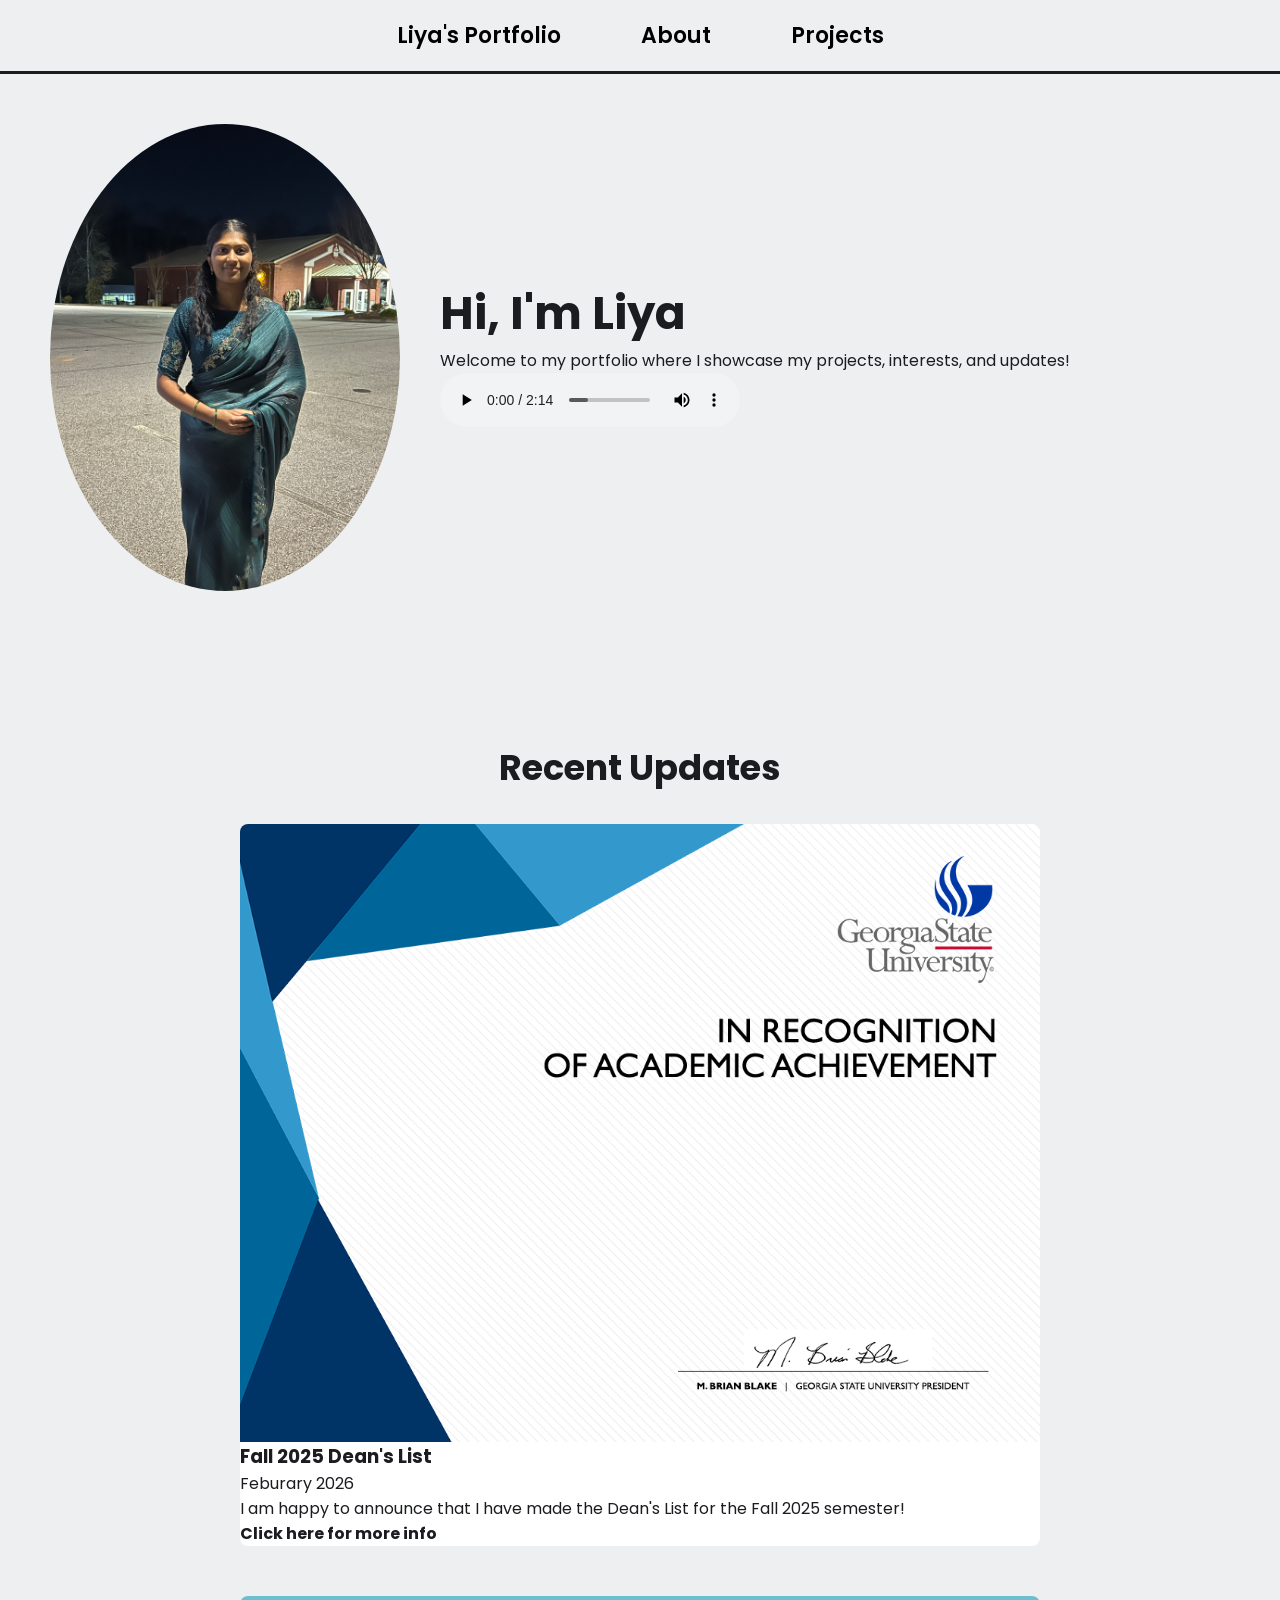
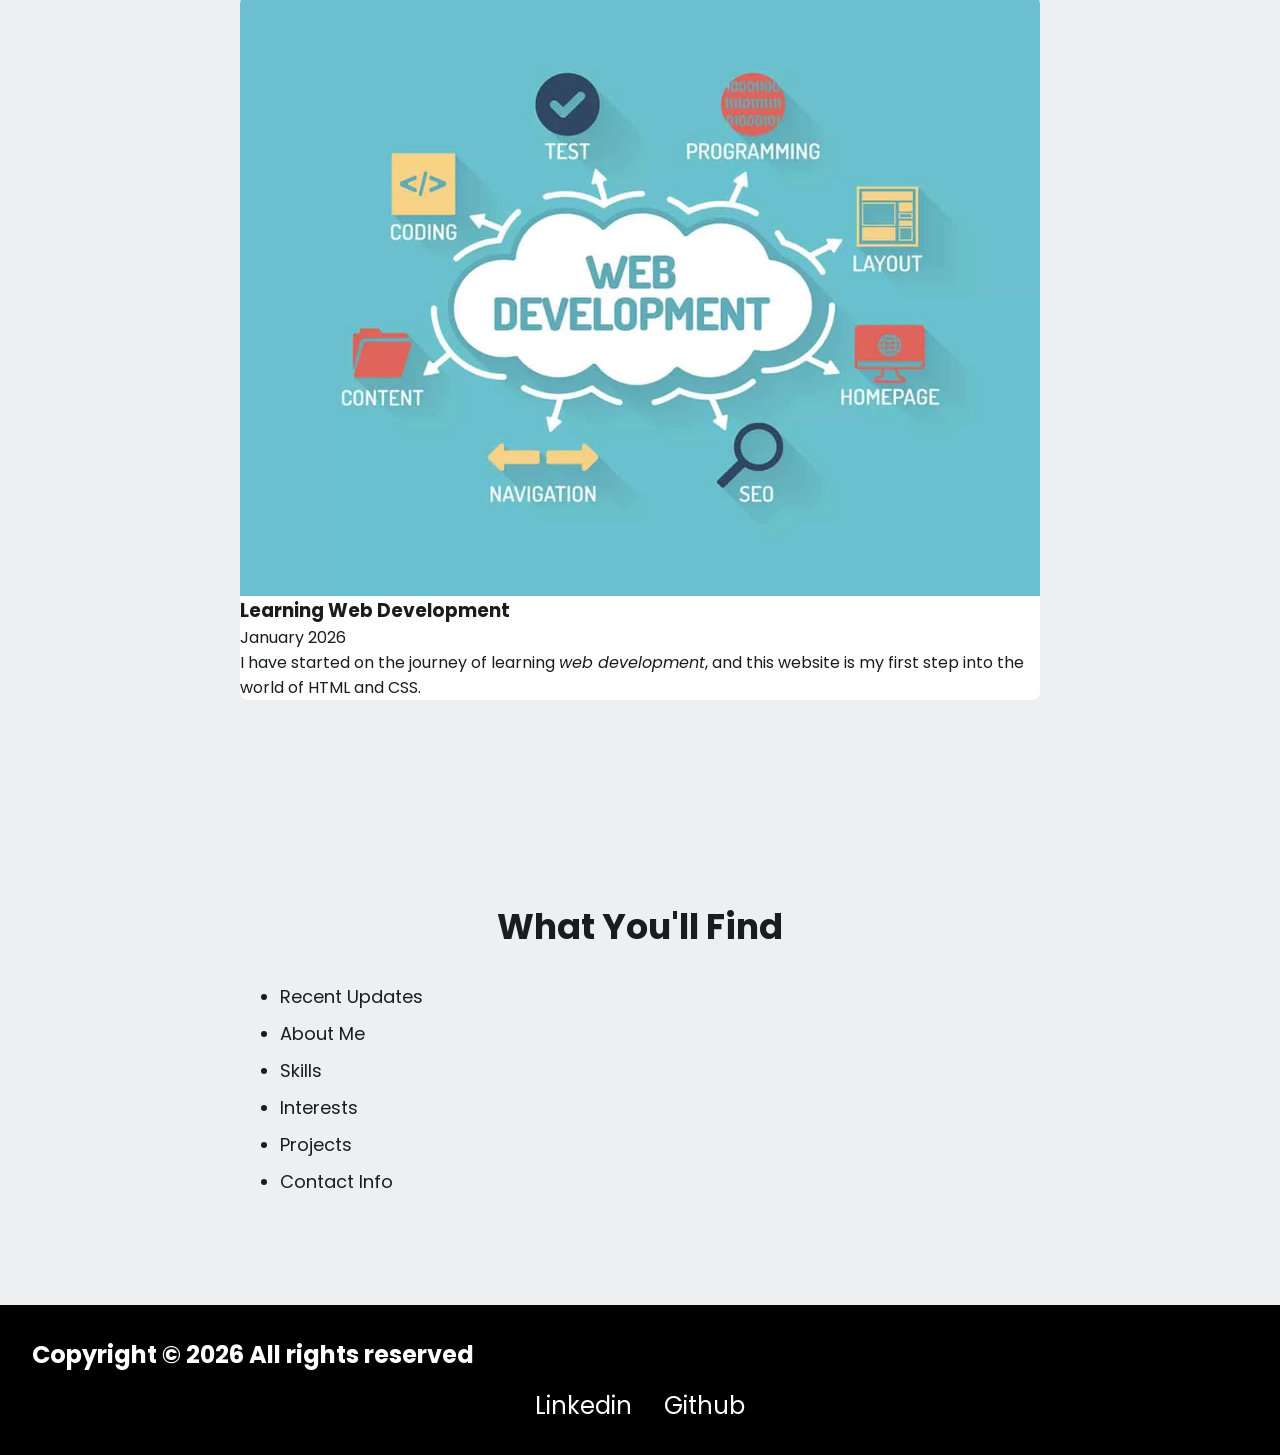
==== index.html @ ebb95afd "Inital Commit" ====
<!DOCTYPE html>
<html lang="en">
<head>
  <meta charset="UTF-8">
  <meta name="viewport" content="width=device-width, initial-scale=1.0">

  <link rel="preconnect" href="https://fonts.googleapis.com">
  <link rel="preconnect" href="https://fonts.gstatic.com" crossorigin>
  <link href="https://fonts.googleapis.com/css2?family=Poppins:wght@400;600&display=swap" rel="stylesheet">

  <link rel="stylesheet" href="styles.css">

  <title>Liya's Personal Portfolio</title>
</head>
<body>
  <!--Header-->
  <header>
    <nav>
      <div class="header-content">
        <a href="index.html">Liya's Portfolio</a>

        <a href="about.html">
          <span>About</span>
        </a>
        <a href="projects.html">
          <span>Projects</span>
        </a>
      </div>
    </nav>
  </header>

  <main>
    <!--Hero-->
    <section class="hero-section">
      <div class="profile">
        <img src="images/headshot.JPG" alt="profile-pic">
      </div>
      <div class="text">
        <h2>Hi, I'm Liya</h2>
        <p>Welcome to my portfolio where I showcase my projects, interests, and updates!</p>
        <audio controls src="jazz-lounge-elevator-music-322314.mp3" type= "audio/mpeg"></audio>
      </div>
    </section>

    <!--Recent Updates-->
    <section class="recent-updates">
      <h2>Recent Updates</h2>
      <article class="update-card">
        <img src="images/Dean's_List.png" alt="Dean's List Certificate">
        <h3>Fall 2025 Dean's List</h3>
        <time datetime="2026-02">Feburary 2026</time>
        <p>I am happy to announce that I have made the Dean's List for the Fall 2025 semester!</p>
        <a href="https://gsu.meritpages.com/stories/Liya-Sojan-Named-to-the-Fall-2025-Dean-s-List-at-Georgia-State-University/179172816" target="_blank" rel="noopener noreferrer"><strong>Click here for more info</strong></a>
      </article>
      
      <article class="update-card">
        <img src="images/web-development.webp" alt="Web Development Picture">
        <h3>Learning Web Development</h3>
        <time datetime="2026-02">January 2026</time>
        <p>I have started on the journey of learning <em>web development</em>, and this website is my first step into the world of HTML and CSS.</p>
      </article>
    </section>

    <!--Bullet Point List-->
    <section class="bulleted-list">
      <h2>What You'll Find</h2>
      <ul>
        <li>Recent Updates</li>
        <li>About Me</li>
        <li>Skills</li>
        <li>Interests</li>
        <li>Projects</li>
        <li>Contact Info</li>
      </ul>
    </section>
  </main>

    <!--Footer-->
    <footer class="footer">
      <div class="footer-text">
        <h2>
          Copyright &copy; 2026 All rights reserved 
        </h2>
        <div class="contact-links">
          <div class="menu">
            <ul class="menu-list">
              <li class="list-items">
                <a class="link" rel="noopener noreferrer" href="https://www.linkedin.com/in/liya-sojan-61b218252/" target="_blank">Linkedin</a>
              </li>
              <li class="list-items">
                <a class="link" rel="noopener noreferrer" href="https://github.com/liyaso" target="_blank">Github</a>
              </li>
            </ul>
          </div>
        </div>
      </div>
    </footer>
  </body>
</html>
---- styles.css ----
:root{
  --text-color: #1a1c20;
  --link-color: #4a76ee;
  --background-color: #eeeff1;
}

*{
  margin: 0;
  padding: 0;
  box-sizing: border-box;
  list-style: none;
}

html{
  scroll-behavior: smooth;
}

body{
  font-family: "Poppins", sans-serif;
  color: var(--text-color);
  background-color: var(--background-color);
  max-width: 1400px;
  margin: 0 auto;
}

a{
  color: var(--link-color);
  text-decoration: none;
}

/* Navbar for all pages */
header{
  display: flex;
  flex-direction: row;
  justify-content: flex-start;
  border-bottom: solid;
  padding: 8px 16px;
  text-decoration: none;
}

nav{
  display: flex;
  justify-content: center;
  align-items: center;
  flex-direction: row;
  flex: 1;
  height: 55px;
  font-size: 22px;
  font-weight: 600;
  color: var(--text-color);
}

nav a{
  padding: 0 35px;
  text-decoration: none;
  color: black;
  border-bottom: 2px solid transparent;
}

nav a:hover{
  border-bottom: 2px solid black;
  transition: border-bottom 0.4s ease-in;
}

nav .header-content a span{
  margin-left: 5px;
}

/* Footer for all pages */
.footer{
  background-color: black;
  color: white;
  padding: 32px;
}

.list-items{
  display: flex;
  align-items: center;
  justify-content: center;
  margin: 16px 16px 0 16px;
}

.link{
  font-size: 24px;
  color: white;
  text-decoration: none;
  cursor: pointer;
}

.contact-links{
  display: flex;
  align-items: center;
  justify-content: center;
}

.menu{
  padding: 0 80px;
}

.menu .menu-list{
  display: flex;
}

/* Home page (Liya's Portfolio) */
/* Hero */
.hero-section{
  display: flex;
  justify-content: space-between;
  align-items: center;
  padding: 0 50px;
  margin: 50px 0;
  margin-bottom: 100px;
  gap: 40px;
} 

.hero-section .text{
  flex: 5;
}

.hero-section .text h2{
  font-size: 45px;
}

.hero-section .profile{
  flex: 2;
  display: flex;
  justify-content: left;
}

.hero-section .profile img{
  width: 350px;           /* MAKE IT A CIRCLE*/
  border-radius: 50%;
}

/* Recent Updates */
.recent-updates{
  padding: 50px;
  margin-bottom: 50px;
  max-width: 900px;
  margin-left: auto;
  margin-right: auto;
}

.recent-updates h2{
  font-size: 35px;
  margin-bottom: 30px;
  text-align: center;
}

.update-card{
  background-color: white;
  border-radius: 8px;
  margin-bottom: 50px;
  overflow: hidden;
}

.update-card img{
  width: 100%;
  object-fit: cover;
  display: block;
}

.update-card iframe{
  width: 100%;
  object-fit: cover;
  display: block;
}

.update-card a{
  text-decoration: none;
  color: var(--text-color);
  cursor: pointer;
}

/* Bullet Point List */
.bulleted-list{
  padding: 50px;
  margin-bottom: 50px;
  max-width: 900px;
  margin-left: auto;
  margin-right: auto;
}

.bulleted-list h2{
  font-size: 35px;
  margin-bottom: 30px;
  text-align: center;
}

.bulleted-list ul{
  padding-left: 40px;
}

.bulleted-list li{
  margin-bottom: 10px;
  font-size: 18px;
  list-style: disc;
}

.bulleted-list a{
  color: var(--text-color);
}

/* About Page (About) */

/* Page Navigation */
.page-navigation{
  position: fixed;
  top: 120px;
  right: 30px;
}

/* About Me */
.about-me{
  padding: 50px 50px;
  margin-bottom: 75px;
}

.about-me h2{
  font-size: 35px;
  margin-bottom: 30px;
}
.about-me p{
  padding-left: 20px;
}

/* Skills-Goals */
.column{
  float: left;
  width: 50%;
  padding: 10px;
}

.row::after{
  content: "";
  display: table;
  clear: both;
}

.skills-goals{
  padding: 50px 50px;
  margin-bottom: 75px;
}

.skills-goals h2{
  font-size: 35px;
  margin-bottom: 30px;
}

.skills-goals ul,
.skills-goals ol{
  padding-left: 40px;
  margin-left: 20px;
}

.skills-goals li{
  margin-bottom: 12px;
  font-size: 16px;
  list-style: disc;
  display: list-item;
}

.skills-goals ol li{
  list-style: decimal;
}

/* HTML Table */
.interests{
  padding: 50px 50px;
  margin-bottom: 75px;
}

.interests h2{
  font-size: 35px;
  margin-bottom: 30px;
  text-align: center;
}

table{
  width: 100%;
  border-collapse: collapse;
  background-color: white;
  overflow: hidden;
  box-shadow: 0 2px 8px rgba(0, 0, 0, 0.1);
}

thead{
  background-color: white;
}

th{
  text-align: left;
  font-weight: 600;
  font-size: 18px;
  border-left: black;
}

th, td{
  padding: 15px;
  border: 1px solid;
}

table td img{
  width: 40px;
  height: 40px;
  object-fit: contain;
  margin-right: 10px;
  vertical-align: middle;
}

table td a{
  cursor: pointer;
  text-decoration: none;
  color: var(--link-color);
  align-items: right;
}

.instagram-link{
  cursor: pointer;
}

/* Quote */
.quote{
  padding: 50px 50px;
  margin-bottom: 75px;
}

blockquote{
  background-color: white;
  border-left: 5px solid darkgreen;
  padding: 30px 40px;
  margin: 0;
  border-radius: 8px;
  box-shadow: 0 2px 8px rgba(0, 0, 0, 0.1);
}

blockquote p{
  font-size: 24px;
  color: var(--text-color);
  margin-bottom: 15px;
  line-height: 1.6;
}

blockquote cite{
  font-size: 18px;
  color: black;
  display: block;
  text-align: right;
}

/* Projects Page (About) */
.projects{
  padding: 50px 50px;
  margin-bottom: 75px;
}

.projects h2{
  font-size: 35px;
  margin-bottom: 30px;
  text-align: center;
}

.projects-grid{
  display: grid;
  grid-template-columns: repeat(auto-fit,minmax(300px,1fr));
  gap: 32px;
}

.project-card{
  padding: 3rem 2rem;
  display: flex;
  flex-direction: column;
  align-items: center;
  justify-content: center;
  text-align: center;
  gap: 1.5rem;
  border: 2px solid black;
  border-radius: 3rem;
  transition: 0.3s ease-in-out;
}

.project-card img{
  width: 400px;
  border-radius: 16px;
}

.project-card h3{
  font-size: 2rem;
  font-weight: 600;
}

.btn-group{
  display: flex;
  gap: 1rem;
}

.btn{
  border-radius: 3rem;
  padding: 0.5rem 1.5rem;
  border: 2px solid black;
  cursor: pointer;
  text-wrap: nowrap;
  transition: 0.2 ease-in-out;
}

.btn a{
  text-decoration: none;
  color: var(--text-color);
}

/* Contact */
.contact-section{
  padding: 0 50px;
  margin-bottom: 100px;
}

.contact-section h2{
  text-align: center;
  font-size: 35px;
  margin-bottom: 20px;
}

.contact-section .group{
  display: flex;
  justify-content: center;
  flex-wrap: wrap;
  gap: 50px;
}

.contact-section .group .text{
  flex: 3;
  margin-top: 20px;
}

.contact-buttons{
  display: flex;
  flex-direction: column;
  gap: 16px;
  margin-top: 1.5rem;
  width: 100%;
}

.contact-btn{
  display: flex;
  align-items: center;
  justify-content: center;
  gap: 0.5rem;
  padding: 1rem 2rem;
  border-radius: 0.5rem;
  font-size: 1rem;
  font-weight: 500;
  transition: 0.3s ease-in-out;
  text-decoration: none;
  width: 100%
}

.contact-btn i{
  font-size: 1.2rem;
  font-weight: 500;
}

.github-btn{
  background-color: #333;
  color: white;
  border: 2px solid #333;
}

.linkedin-btn{
  background-color: #0077b5;
  color: white;
  border: 2px solid #0077b5;
}

.email-btn{
  background-color: var(--link-color);
  color: white;
  border: 2px solid var(--link-color);
}

@media (max-width: 850px){
  /* Hero-Section */
  .hero-section .text h2{
    font-size: 35px;
  }
}

@media (max-width: 740px){
  .hero-section{
    flex-direction: column;
  }

  .hero-section .profile img{
    width: 300px;
  }
}

@media (max-width: 600px){
  /* Navbar */
  nav{
    padding: 0 20px;
  }
  /* MAKE IT RESPONSIVE */  

  /* Hero-Section */
  .hero-section{
    padding: 0 20px;
  }

  .hero-section .text h2{
    font-size: 30px;
  }
}
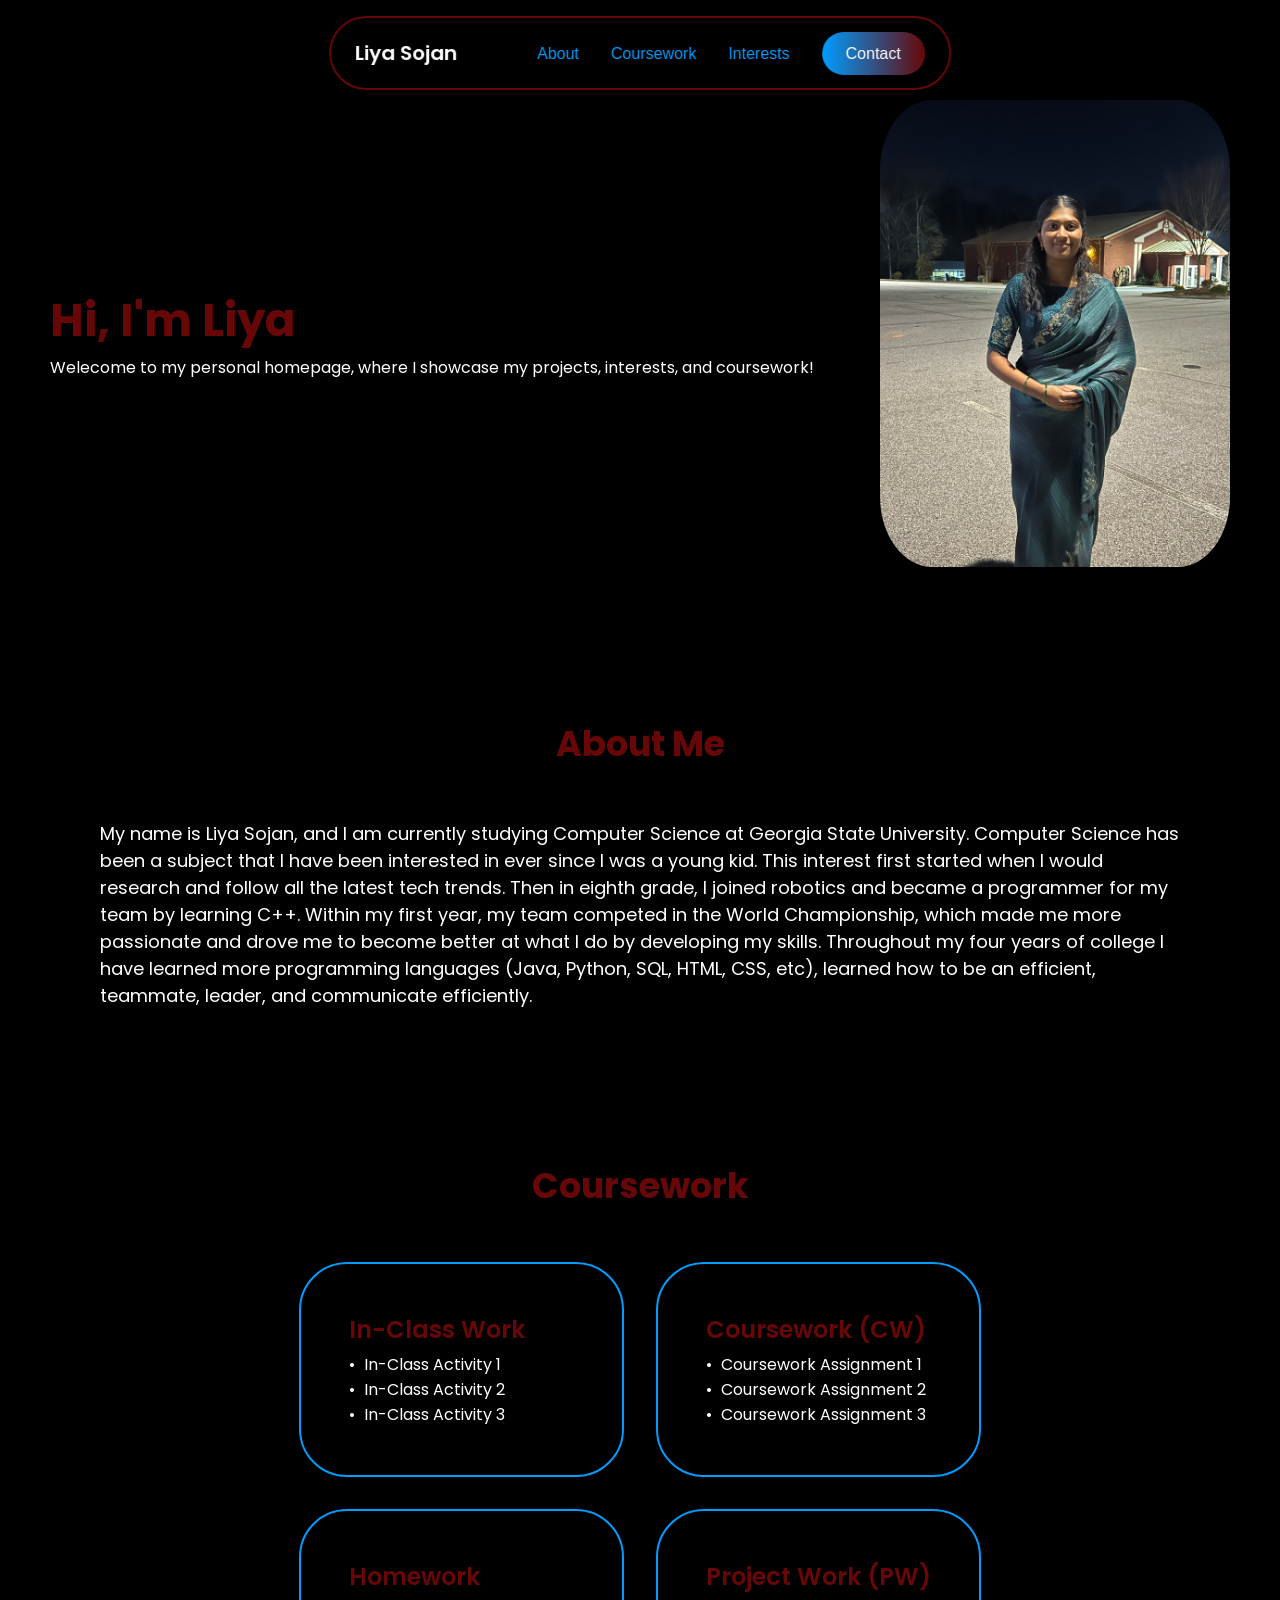
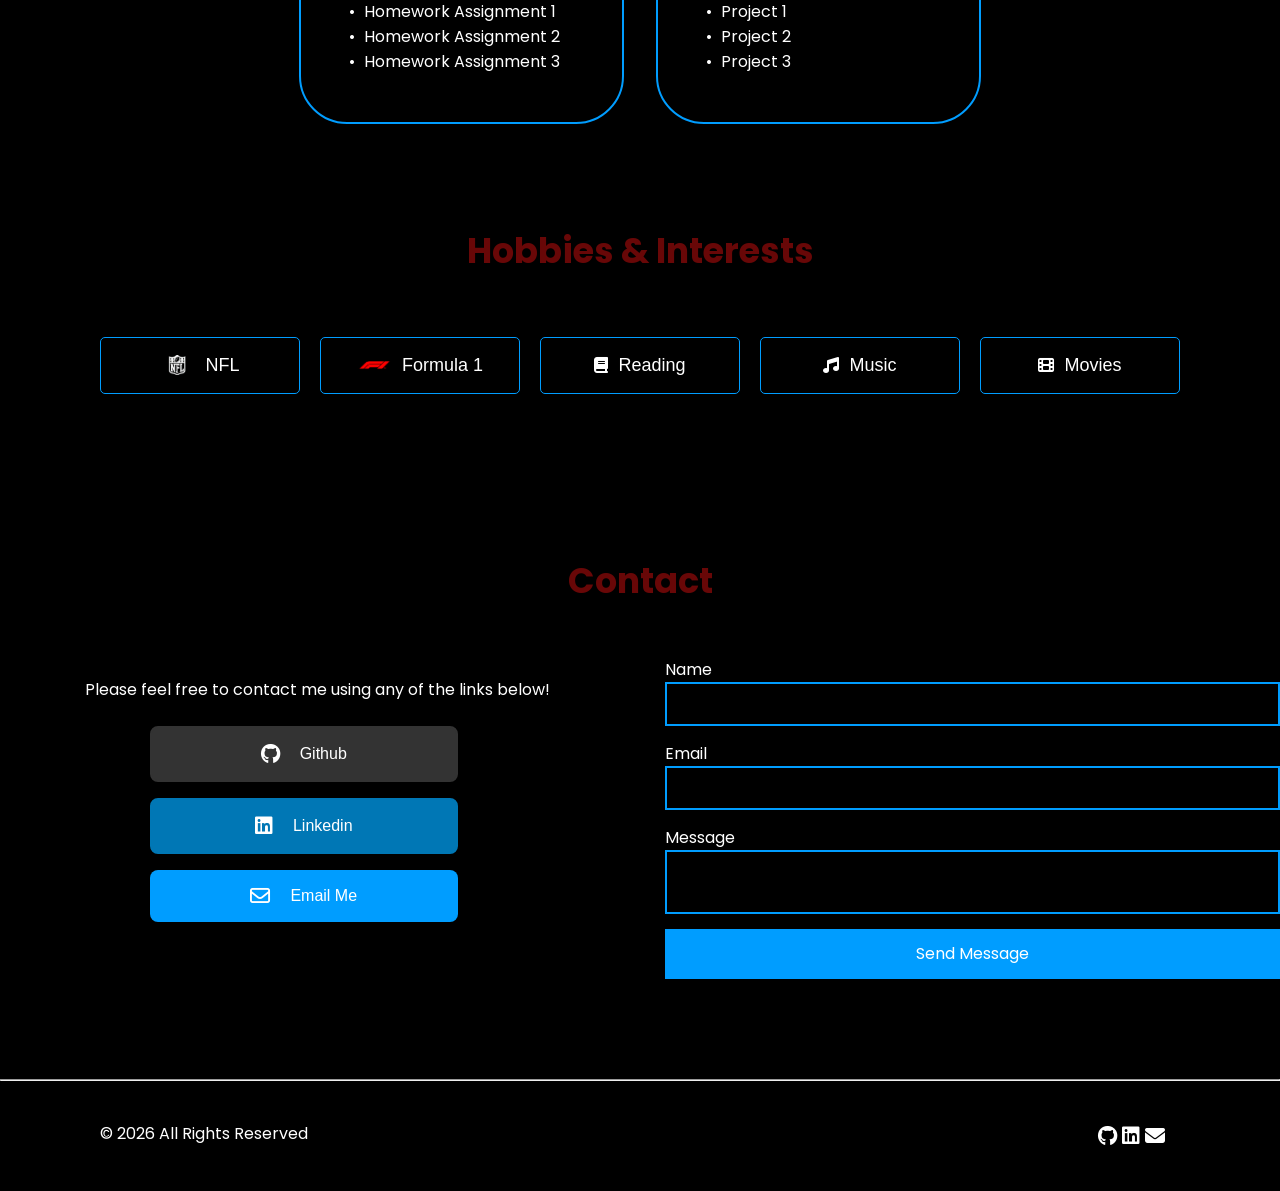
==== commit 94bf2a23: "New design" ====
--- a/index.html
+++ b/index.html
@@ -2,98 +2,234 @@
 <html lang="en">
 <head>
   <meta charset="UTF-8">
+  <meta http-equiv="X-UA-Compatible" content="IE=edge">
   <meta name="viewport" content="width=device-width, initial-scale=1.0">
 
   <link rel="preconnect" href="https://fonts.googleapis.com">
   <link rel="preconnect" href="https://fonts.gstatic.com" crossorigin>
   <link href="https://fonts.googleapis.com/css2?family=Poppins:wght@400;600&display=swap" rel="stylesheet">
+  
+  <link rel="stylesheet" href="https://cdnjs.cloudflare.com/ajax/libs/font-awesome/6.5.1/css/all.min.css" crossorigin="anonymous" referrerpolicy="no-referrer">  
+  
+  <title>Liya's Portfolio</title>
 
   <link rel="stylesheet" href="styles.css">
-
-  <title>Liya's Personal Portfolio</title>
 </head>
 <body>
-  <!--Header-->
-  <header>
-    <nav>
-      <div class="header-content">
-        <a href="index.html">Liya's Portfolio</a>
-
-        <a href="about.html">
-          <span>About</span>
-        </a>
-        <a href="projects.html">
-          <span>Projects</span>
-        </a>
-      </div>
-    </nav>
+  <header class="header">
+    <input type="checkbox" id="menu-toggle">
+    <a href="index.html" class="logo"><span>Liya Sojan</span></a>
+    <ul class="nav-links">
+      <li>
+        <a href="#about">About</a>
+      </li>
+      
+      <li>
+        <a href="#coursework">Coursework</a>
+      </li>
+      
+      <li>
+        <a href="#interests">Interests</a>
+      </li>
+
+      <li class="contact-link">
+        <a class="visit-btn" href="#contact">Contact</a>
+      </li>
+    </ul>
+
+    <label for="menu-toggle" class="menu-icon">
+      <i class="fa-solid fa-bars" id="menu-icon"></i>
+    </label>
+
   </header>
 
   <main>
-    <!--Hero-->
+    <!--Hero Section-->
     <section class="hero-section">
-      <div class="profile">
-        <img src="images/headshot.JPG" alt="profile-pic">
-      </div>
       <div class="text">
         <h2>Hi, I'm Liya</h2>
-        <p>Welcome to my portfolio where I showcase my projects, interests, and updates!</p>
-        <audio controls src="jazz-lounge-elevator-music-322314.mp3" type= "audio/mpeg"></audio>
-      </div>
-    </section>
-
-    <!--Recent Updates-->
-    <section class="recent-updates">
-      <h2>Recent Updates</h2>
-      <article class="update-card">
-        <img src="images/Dean's_List.png" alt="Dean's List Certificate">
-        <h3>Fall 2025 Dean's List</h3>
-        <time datetime="2026-02">Feburary 2026</time>
-        <p>I am happy to announce that I have made the Dean's List for the Fall 2025 semester!</p>
-        <a href="https://gsu.meritpages.com/stories/Liya-Sojan-Named-to-the-Fall-2025-Dean-s-List-at-Georgia-State-University/179172816" target="_blank" rel="noopener noreferrer"><strong>Click here for more info</strong></a>
-      </article>
+        <p>Welecome to my personal homepage, where I showcase my projects, interests, and coursework!</p>
+      </div>
+
+      <div class="headshot">
+        <img src="images/headshot.JPG" alt="Liya">
+      </div>
+    </section>
+    
+    <!--About Me-->
+    <section id="about" class="about-section">
+      <h2>About Me</h2>
+        <div class="text">
+          My name is Liya Sojan, and I am currently studying Computer Science at Georgia State University. Computer Science has been a subject that 
+          I have been interested in ever since I was a young kid. This interest first started when I would research and follow all the latest tech 
+          trends. Then in eighth grade, I joined robotics and became a programmer for my team by learning C++. Within my first year, my team competed 
+          in the World Championship, which made me more passionate and drove me to become better at what I do by developing my skills. Throughout my 
+          four years of college I have learned more programming languages (Java, Python, SQL, HTML, CSS, etc), learned how to be an efficient, 
+          teammate, leader, and communicate efficiently.
+        </div>
+    </section>
+    
+    <!--Coursework-->
+    <section id="coursework" class="coursework-section"> 
+      <h2>Coursework</h2>
       
-      <article class="update-card">
-        <img src="images/web-development.webp" alt="Web Development Picture">
-        <h3>Learning Web Development</h3>
-        <time datetime="2026-02">January 2026</time>
-        <p>I have started on the journey of learning <em>web development</em>, and this website is my first step into the world of HTML and CSS.</p>
-      </article>
-    </section>
-
-    <!--Bullet Point List-->
-    <section class="bulleted-list">
-      <h2>What You'll Find</h2>
-      <ul>
-        <li>Recent Updates</li>
-        <li>About Me</li>
-        <li>Skills</li>
-        <li>Interests</li>
-        <li>Projects</li>
-        <li>Contact Info</li>
-      </ul>
-    </section>
+      <div class="coursework-info">
+        <div class="grid">
+
+          <div class="grid-card">
+            <span>In-Class Work</span>
+            <ul>
+              <li>
+                <a href="https://codd.cs.gsu.edu/~lsojan1/WP/IC/1/stylish-song-project/index.html" target="_blank">In-Class Activity 1</a>
+              </li>
+              <li>
+                <a href="index.html" target="_blank">In-Class Activity 2</a>
+              </li>
+              <li>
+                <a href="https://codd.cs.gsu.edu/~lsojan1/WP/IC/IC3/index.html" target="_blank">In-Class Activity 3</a>
+              </li>
+            </ul>
+          </div>
+
+          <div class="grid-card">
+            <span>Coursework (CW)</span>
+            <ul>
+              <li>
+                <a href="index.html" target="_blank">Coursework Assignment 1</a>
+              </li>
+              <li>
+                <a href="https://codd.cs.gsu.edu/~lsojan1/WP/CW/2/index.html" target="_blank">Coursework Assignment 2</a>
+              </li>
+              <li>
+                <a href="https://codd.cs.gsu.edu/~lsojan1/WP/CW/3/index.html" target="_blank">Coursework Assignment 3</a>
+              </li>
+            </ul>
+          </div>
+
+          <div class="grid-card">
+            <span>Homework</span>
+            <ul>
+              <li>
+                <a href="https://codd.cs.gsu.edu/~lsojan1/WP/HW/1/index.html" target="_blank">Homework Assignment 1</a>
+              </li>
+              <li>
+                <a href="https://codd.cs.gsu.edu/~lsojan1/WP/HW/2/joker.html" target="_blank">Homework Assignment 2</a>
+              </li>
+              <li>
+                <a href="index.html" target="_blank">Homework Assignment 3</a>
+              </li>
+            </ul>
+          </div>
+          
+          <div class="grid-card">
+            <span>Project Work (PW)</span>
+            <ul>
+              <li>
+                <a href="index.html" target="_blank">Project 1</a>
+              </li>
+              <li>
+                <a href="index.html" target="_blank">Project 2</a>
+              </li>
+              <li>
+                <a href="index.html" target="_blank">Project 3</a>
+              </li>
+            </ul>
+          </div>
+        </div>
+      </div>
+    </section>
+
+    <!--Hobbies & Interest-->
+    <section id="interests" class="interests-section">
+      <h2>Hobbies & Interests</h2>
+
+      <div class="cells">
+        <div class="cell">
+          <img src="images/nfl-logo.png" alt="nfl logo">
+          <span>NFL</span>
+        </div>
+        
+        <div class="cell">
+          <img src="images/F1-logo.webp" alt="css logo">
+          <span>Formula 1</span>
+        </div>
+        
+        <div class="cell">
+          <i class="fa-solid fa-book"></i>
+          <span>Reading</span>
+        </div>
+        
+        <div class="cell">
+          <i class="fa-solid fa-music"></i>
+          <span>Music</span>
+        </div>
+        
+        <div class="cell">
+          <i class="fa-solid fa-film"></i>
+          <span>Movies</span>
+        </div>
+      </div>
+    </section>
+
+    
+    <!--Contact-->
+    <section id="contact" class="contact-section">
+      <h2>Contact</h2>
+
+      <div class="group">
+        <div class="text">
+          <p>Please feel free to contact me using any of the links below!</p>
+
+          <div class="contact-buttons">
+            <a href="https://github.com/liyaso" target="_blank" class="contact-btn github-btn">
+              <i class="fa-brands fa-github"></i>Github
+            </a>
+            
+            <a href="https://www.linkedin.com/in/liya-sojan-61b218252/" target="_blank" class="contact-btn linkedin-btn">
+              <i class="fa-brands fa-linkedin"></i> Linkedin
+            </a>
+            
+            <a href="mailto:liyasojan642@gmail.com" target="_blank" class="contact-btn email-btn">
+              <i class="fa-solid fa-envelope"></i> Email Me
+            </a>
+          </div>
+        </div>
+        
+        <form>
+          <label for="name">Name</label>       
+          <input type="text" id="name"> 
+          
+          <label for="email">Email</label>       
+          <input type="text" id="email"> 
+          
+          <label for="message">Message</label>     
+          <textarea id="message"></textarea>  
+          
+          <button type="submit">Send Message</button>
+        </form>
+      </div>
+      </section>
   </main>
 
-    <!--Footer-->
-    <footer class="footer">
-      <div class="footer-text">
-        <h2>
-          Copyright &copy; 2026 All rights reserved 
-        </h2>
-        <div class="contact-links">
-          <div class="menu">
-            <ul class="menu-list">
-              <li class="list-items">
-                <a class="link" rel="noopener noreferrer" href="https://www.linkedin.com/in/liya-sojan-61b218252/" target="_blank">Linkedin</a>
-              </li>
-              <li class="list-items">
-                <a class="link" rel="noopener noreferrer" href="https://github.com/liyaso" target="_blank">Github</a>
-              </li>
-            </ul>
-          </div>
-        </div>
-      </div>
-    </footer>
-  </body>
+  <!--Footer-->
+  <footer>
+    <hr>
+    <div class="row">
+      <div class="col">
+        <p>&#169; 2026 All Rights Reserved</p>
+      </div>
+      <div class="contact-icons">
+        <a href="https://github.com/liyaso" target="_blank">
+          <i class="fa-brands fa-github"></i>
+        </a>
+        <a href="https://www.linkedin.com/in/liya-sojan-61b218252/" target="_blank">
+          <i class="fa-brands fa-linkedin"></i>
+        </a>
+        <a href="mailto:liyasojan642@gmail.com" target="_blank">
+          <i class="fa-solid fa-envelope"></i>
+        </a>
+      </div>
+    </div>
+  </footer>
+</body>
 </html>
--- a/styles.css
+++ b/styles.css
@@ -1,23 +1,27 @@
 :root{
-  --text-color: #1a1c20;
-  --link-color: #4a76ee;
-  --background-color: #eeeff1;
+  --text-color:white;
+  --link-color: rgb(0, 157, 255);
+  --background-color: black;
 }
 
 *{
   margin: 0;
   padding: 0;
   box-sizing: border-box;
+  font-family: 'Poppins', sans-serif;
+  text-decoration: none;
+  scroll-behavior: smooth;
   list-style: none;
+  color: var(--text-color);
 }
 
 html{
   scroll-behavior: smooth;
+  scroll-padding-top: 100px;
 }
 
 body{
-  font-family: "Poppins", sans-serif;
-  color: var(--text-color);
+  font-family: 'Poppins', sans-serif;
   background-color: var(--background-color);
   max-width: 1400px;
   margin: 0 auto;
@@ -28,90 +32,103 @@
   text-decoration: none;
 }
 
-/* Navbar for all pages */
+/* Header */
 header{
-  display: flex;
-  flex-direction: row;
-  justify-content: flex-start;
-  border-bottom: solid;
-  padding: 8px 16px;
-  text-decoration: none;
-}
-
-nav{
-  display: flex;
-  justify-content: center;
-  align-items: center;
-  flex-direction: row;
-  flex: 1;
-  height: 55px;
-  font-size: 22px;
-  font-weight: 600;
-  color: var(--text-color);
-}
-
-nav a{
-  padding: 0 35px;
-  text-decoration: none;
-  color: black;
-  border-bottom: 2px solid transparent;
-}
-
-nav a:hover{
-  border-bottom: 2px solid black;
-  transition: border-bottom 0.4s ease-in;
-}
-
-nav .header-content a span{
-  margin-left: 5px;
-}
-
-/* Footer for all pages */
-.footer{
-  background-color: black;
-  color: white;
-  padding: 32px;
-}
-
-.list-items{
+  position: fixed;
+  top: 16px;
+  left: 50%;
+  transform: translateX(-50%);
   display: flex;
   align-items: center;
   justify-content: center;
-  margin: 16px 16px 0 16px;
-}
-
-.link{
-  font-size: 24px;
-  color: white;
-  text-decoration: none;
+  gap: 80px;
+  background-color: rgba(0, 0, 0, 0.8);
+  backdrop-filter: blur(8px);
+  padding: 20px 24px;
+  border-radius: 48px;
+  z-index: 1000;
+  border: 2px solid rgb(104, 7, 7);
+}
+
+.logo{
+  font-size: 20px;
+  font-weight: 600;
+  text-wrap: nowrap;
+  transition: 0.3s ease-in-out;
+}
+
+.logo:hover{
+  transform: scale(1.1);
+}
+
+.nav-links{
+  display: flex;
+  gap: 32px;
+  align-items: center;
+}
+
+.nav-links li a{
+  position: relative;
+  font-weight: 300;
+}
+
+.nav-links li a::before{
+  position: absolute;
+  content: '';
+  width: 0;
+  left: 0;
+  height: 5px;
+  top: 25px;
+  border-radius: 16px;
+  transition: 0.3s ease-in-out;
+  background: linear-gradient(to right, rgb(0, 157, 255), rgb(104, 7, 7));
+}
+
+.nav-links li a.visit-btn::before{
+  background: none;
+}
+
+.nav-links li a:hover::before{
+  width: 100%;
+}
+
+.visit-btn{
+  padding: 13px 24px;
+  border-radius: 48px;
+  border: none;
+  font-weight: 600;
+  font-size: 16px;
   cursor: pointer;
-}
-
-.contact-links{
-  display: flex;
-  align-items: center;
-  justify-content: center;
-}
-
-.menu{
-  padding: 0 80px;
-}
-
-.menu .menu-list{
-  display: flex;
-}
-
-/* Home page (Liya's Portfolio) */
-/* Hero */
+  text-wrap: nowrap;
+  color: white;
+  background: linear-gradient(to right, rgb(0, 157, 255), rgb(104, 7, 7));
+}
+
+.visit-btn:hover{
+  background: linear-gradient(to right, rgb(104, 7, 7), rgb(0, 157, 255));
+  transform: scale(1.03);
+}
+
+#menu-toggle{
+  display: none;
+}
+
+.menu-icon{
+  font-size: 32px;
+  display: none;
+  cursor: pointer;
+}
+
+/* Section 1: Hero */
 .hero-section{
   display: flex;
   justify-content: space-between;
   align-items: center;
   padding: 0 50px;
-  margin: 50px 0;
-  margin-bottom: 100px;
+  margin: 100px 0;
+  margin-bottom: 150px;
   gap: 40px;
-} 
+}
 
 .hero-section .text{
   flex: 5;
@@ -119,305 +136,165 @@
 
 .hero-section .text h2{
   font-size: 45px;
-}
-
-.hero-section .profile{
+  color: rgb(104, 7, 7);
+}
+
+.hero-section .headshot{
   flex: 2;
   display: flex;
-  justify-content: left;
-}
-
-.hero-section .profile img{
-  width: 350px;           /* MAKE IT A CIRCLE*/
-  border-radius: 50%;
-}
-
-/* Recent Updates */
-.recent-updates{
-  padding: 50px;
+  justify-content: right;
+}
+
+.hero-section .headshot img{
+  width: 350px;
+  border-radius: 15%;
+}
+
+/* Section 2: About Me */
+.about-section{
+  padding: 0 100px;
+  margin-bottom: 150px;
+}
+
+.about-section h2{
+  text-align: center;
+  font-size: 35px;
   margin-bottom: 50px;
-  max-width: 900px;
-  margin-left: auto;
-  margin-right: auto;
-}
-
-.recent-updates h2{
+  color: rgb(104, 7, 7);
+}
+
+.about-section .text{
+  flex: 8;
+  font-size: 18px;
+}
+
+/* Section 3: Coursework */
+.coursework-section{
+  padding: 0 50px;
+  margin-bottom: 100px;
+}
+
+.coursework-section h2{
+  text-align: center;
   font-size: 35px;
-  margin-bottom: 30px;
-  text-align: center;
-}
-
-.update-card{
-  background-color: white;
-  border-radius: 8px;
   margin-bottom: 50px;
-  overflow: hidden;
-}
-
-.update-card img{
-  width: 100%;
-  object-fit: cover;
-  display: block;
-}
-
-.update-card iframe{
-  width: 100%;
-  object-fit: cover;
-  display: block;
-}
-
-.update-card a{
-  text-decoration: none;
-  color: var(--text-color);
-  cursor: pointer;
-}
-
-/* Bullet Point List */
-.bulleted-list{
-  padding: 50px;
-  margin-bottom: 50px;
-  max-width: 900px;
-  margin-left: auto;
-  margin-right: auto;
-}
-
-.bulleted-list h2{
-  font-size: 35px;
-  margin-bottom: 30px;
-  text-align: center;
-}
-
-.bulleted-list ul{
-  padding-left: 40px;
-}
-
-.bulleted-list li{
-  margin-bottom: 10px;
-  font-size: 18px;
-  list-style: disc;
-}
-
-.bulleted-list a{
-  color: var(--text-color);
-}
-
-/* About Page (About) */
-
-/* Page Navigation */
-.page-navigation{
-  position: fixed;
-  top: 120px;
-  right: 30px;
-}
-
-/* About Me */
-.about-me{
-  padding: 50px 50px;
-  margin-bottom: 75px;
-}
-
-.about-me h2{
-  font-size: 35px;
-  margin-bottom: 30px;
-}
-.about-me p{
-  padding-left: 20px;
-}
-
-/* Skills-Goals */
-.column{
-  float: left;
-  width: 50%;
-  padding: 10px;
-}
-
-.row::after{
-  content: "";
-  display: table;
-  clear: both;
-}
-
-.skills-goals{
-  padding: 50px 50px;
-  margin-bottom: 75px;
-}
-
-.skills-goals h2{
-  font-size: 35px;
-  margin-bottom: 30px;
-}
-
-.skills-goals ul,
-.skills-goals ol{
-  padding-left: 40px;
-  margin-left: 20px;
-}
-
-.skills-goals li{
-  margin-bottom: 12px;
-  font-size: 16px;
-  list-style: disc;
-  display: list-item;
-}
-
-.skills-goals ol li{
-  list-style: decimal;
-}
-
-/* HTML Table */
-.interests{
-  padding: 50px 50px;
-  margin-bottom: 75px;
-}
-
-.interests h2{
-  font-size: 35px;
-  margin-bottom: 30px;
-  text-align: center;
-}
-
-table{
-  width: 100%;
-  border-collapse: collapse;
-  background-color: white;
-  overflow: hidden;
-  box-shadow: 0 2px 8px rgba(0, 0, 0, 0.1);
-}
-
-thead{
-  background-color: white;
-}
-
-th{
-  text-align: left;
-  font-weight: 600;
-  font-size: 18px;
-  border-left: black;
-}
-
-th, td{
-  padding: 15px;
-  border: 1px solid;
-}
-
-table td img{
-  width: 40px;
-  height: 40px;
-  object-fit: contain;
-  margin-right: 10px;
-  vertical-align: middle;
-}
-
-table td a{
-  cursor: pointer;
-  text-decoration: none;
-  color: var(--link-color);
-  align-items: right;
-}
-
-.instagram-link{
-  cursor: pointer;
-}
-
-/* Quote */
-.quote{
-  padding: 50px 50px;
-  margin-bottom: 75px;
-}
-
-blockquote{
-  background-color: white;
-  border-left: 5px solid darkgreen;
-  padding: 30px 40px;
-  margin: 0;
-  border-radius: 8px;
-  box-shadow: 0 2px 8px rgba(0, 0, 0, 0.1);
-}
-
-blockquote p{
-  font-size: 24px;
-  color: var(--text-color);
-  margin-bottom: 15px;
-  line-height: 1.6;
-}
-
-blockquote cite{
-  font-size: 18px;
-  color: black;
-  display: block;
-  text-align: right;
-}
-
-/* Projects Page (About) */
-.projects{
-  padding: 50px 50px;
-  margin-bottom: 75px;
-}
-
-.projects h2{
-  font-size: 35px;
-  margin-bottom: 30px;
-  text-align: center;
-}
-
-.projects-grid{
-  display: grid;
-  grid-template-columns: repeat(auto-fit,minmax(300px,1fr));
-  gap: 32px;
-}
-
-.project-card{
-  padding: 3rem 2rem;
-  display: flex;
-  flex-direction: column;
+  color: rgb(104, 7, 7);
+}
+
+.coursework-info{
+  display: flex;
   align-items: center;
   justify-content: center;
+  gap: 80px;
+}
+
+.grid{
+  display: grid;
+  grid-template-columns: repeat(2,1fr);
+  gap: 32px;
+}
+
+.grid-card{
+  border: 2px solid rgb(0, 157, 255);
+  border-radius: 48px;
+  padding: 48px;
+  display: flex;
+  flex-direction: column;
+  align-items: baseline;
+  justify-content: left;
+  transition: 0.2s ease-in-out;
+}
+
+.grid-card:hover{
+  transform: scale(1.02);
+}
+
+.grid-card span{
+  font-size: 24px;
+  font-weight: 600;
+  margin-bottom: 5px;
+  color: rgb(104, 7, 7);
+}
+
+.grid-card ul li {
+  position: relative;
+  padding-left: 15px;
+  color: var(--text-color);
+}
+
+.grid-card ul li a{
+  color: white;
+}
+
+.grid-card ul li::before {
+  content: "•";
+  color: white;
+  position: absolute;
+  left: 0;
+}
+
+/* Section 4: Hobbies */
+.interests-section{
+  padding: 0 50px;
+  margin-bottom: 150px;
+}
+
+.interests-section h2{
   text-align: center;
-  gap: 1.5rem;
-  border: 2px solid black;
-  border-radius: 3rem;
-  transition: 0.3s ease-in-out;
-}
-
-.project-card img{
-  width: 400px;
-  border-radius: 16px;
-}
-
-.project-card h3{
-  font-size: 2rem;
-  font-weight: 600;
-}
-
-.btn-group{
-  display: flex;
-  gap: 1rem;
-}
-
-.btn{
-  border-radius: 3rem;
-  padding: 0.5rem 1.5rem;
-  border: 2px solid black;
-  cursor: pointer;
-  text-wrap: nowrap;
-  transition: 0.2 ease-in-out;
-}
-
-.btn a{
-  text-decoration: none;
-  color: var(--text-color);
-}
-
-/* Contact */
+  font-size: 35px;
+  margin-bottom: 50px;
+  color: rgb(104, 7, 7);
+}
+
+.interests-section .cells{
+  display: flex;
+  justify-content: center;
+  flex-wrap: wrap;
+}
+
+.interests-section .cells .cell{
+  display: flex;
+  justify-content: center;
+  align-items: center;
+  gap: 10px;
+
+  width: 200px;
+  padding: 10px 20px;
+  margin: 10px;
+  border: 1px solid rgb(0, 157, 255);
+  border-radius: 5px;
+}
+
+.interests-section .cells .cell img{
+  width: 35px;
+  height: 35px;
+  object-fit: contain;
+  border-radius: 2px;
+}
+
+.interests-section .cells .cell i{
+  color: white;
+}
+
+.interests-section .cells .cell span{
+  font-size: 18px;
+  font-weight: 500;
+}
+
+/* Section 5: Contact */
 .contact-section{
-  padding: 0 50px;
   margin-bottom: 100px;
+}
+
+.contact-section p{
+  margin-left: 85px;
 }
 
 .contact-section h2{
   text-align: center;
   font-size: 35px;
-  margin-bottom: 20px;
+  margin-bottom: 50px;
+  color: rgb(104, 7, 7);
 }
 
 .contact-section .group{
@@ -436,27 +313,29 @@
   display: flex;
   flex-direction: column;
   gap: 16px;
-  margin-top: 1.5rem;
-  width: 100%;
+  margin-top: 24px;
+  margin-left: 150px;
+  width: 50%;
 }
 
 .contact-btn{
   display: flex;
   align-items: center;
   justify-content: center;
-  gap: 0.5rem;
-  padding: 1rem 2rem;
-  border-radius: 0.5rem;
-  font-size: 1rem;
+  gap: 20px;
+  padding: 16px 32px;
+  border-radius: 8px;
+  font-size: 16px;
   font-weight: 500;
   transition: 0.3s ease-in-out;
   text-decoration: none;
-  width: 100%
+  width: 100%;
 }
 
 .contact-btn i{
-  font-size: 1.2rem;
+  font-size: 20px;
   font-weight: 500;
+  color: white;
 }
 
 .github-btn{
@@ -465,43 +344,176 @@
   border: 2px solid #333;
 }
 
+.github-btn:hover{
+  background-color: transparent;
+  transform: scale(1.05);
+}
+
 .linkedin-btn{
   background-color: #0077b5;
   color: white;
   border: 2px solid #0077b5;
 }
 
+.linkedin-btn:hover{
+  background-color: transparent;
+  transform: scale(1.05);
+}
+
 .email-btn{
   background-color: var(--link-color);
   color: white;
+}
+
+.email-btn:hover{
+  background-color: transparent;
+  transform: scale(1.05);
   border: 2px solid var(--link-color);
 }
 
+.contact-section .group form{
+  flex: 3;
+  display: flex;
+  flex-direction: column;
+}
+
+.contact-section .group form input, 
+.contact-section .group form textarea{
+  font-family: 'Poppins', sans-serif;
+  border: 2px solid var(--link-color);
+  background-color: transparent;
+  padding: 10px;
+  margin-bottom: 15px;
+  outline: none;
+  resize: none;
+} 
+
+.contact-section .group form button{
+  font-size: 16px;
+  font-family: 'Poppins', sans-serif;
+  color: #fff;
+  background-color: var(--link-color);
+  border: none;
+  height: 50px;
+  cursor: pointer;
+  transition: .1s;
+}
+
+.contact-section .group form button:hover{
+  filter: brightness(.9);
+}
+
+/* Footer */
+.row{
+  display: flex;
+  justify-content: space-between;
+  padding: 40px 100px;
+}
+
+.row hr{
+  opacity: 0.7;
+}
+
+.row .contact-icons{
+  display: inline-block;
+  font-size: 20px;
+  margin: 0 15px;
+  transition: 0.5s;
+}
+
 @media (max-width: 850px){
-  /* Hero-Section */
+  /* Section 1: Hero */
   .hero-section .text h2{
     font-size: 35px;
   }
+
+  form {
+    margin: 80px;
+  }
 }
 
 @media (max-width: 740px){
+  /* Header */
+  header{
+    gap: 16px;
+    padding: 16px 16px;
+  }
+
+  header .logo{
+    font-size: 16px;
+  }
+
+  /* Section 1: Hero */
   .hero-section{
+    flex-direction: column-reverse;
+  }
+
+  .hero-section .headshot img{
+    width: 300px;
+  }
+
+  /* Section 3: Coursework */
+  .grid{
+    grid-template-columns: repeat(1,1fr);
+  }
+
+  /* Section 4: Contact */
+  .contact-section .group{
     flex-direction: column;
   }
 
-  .hero-section .profile img{
-    width: 300px;
+  form {
+    margin: 80px;
   }
 }
 
 @media (max-width: 600px){
-  /* Navbar */
-  nav{
-    padding: 0 20px;
-  }
-  /* MAKE IT RESPONSIVE */  
-
-  /* Hero-Section */
+  /* Header */
+  .menu-icon{
+    display: block;
+  }
+
+  .nav-links{
+    position: absolute;
+    top: 100%;
+    margin-top: 16px;
+    width: 100%;
+    padding: 16px;
+    color: white;
+    display: none;
+    flex-direction: column;
+    text-align: center;
+    background-color: rgba(0, 0, 0, 0.9);
+    border-radius: 3rem;
+  }
+
+  .nav-links li{
+    margin-top: 1.5rem;
+    padding: 48px;
+  }
+
+  .contact-link{              
+    display: block;
+  }
+
+  #menu-toggle:checked ~ .nav-links{
+    display: flex;
+  }
+  
+  #menu-toggle:checked ~ .visit-btn{
+    display: flex;
+  }
+
+  header{
+    padding: 16px 80px;
+    gap: 8rem;
+  }
+
+  header .logo{
+    font-size: 1.5rem;
+  }
+
+  /* Section 1: Hero */
   .hero-section{
     padding: 0 20px;
   }
@@ -509,4 +521,47 @@
   .hero-section .text h2{
     font-size: 30px;
   }
+
+  /* Section 2: Skills */
+  .interests-section{
+    padding: 0 20px;
+  }
+
+  .interests-section .cells .cell span{
+    font-size: 16px;
+  }
+
+  /* Section 5: Contact */
+  .contact-section{
+    padding: 0 20px;
+  }
+
+  .contact-section p{
+    margin-left: 20px;
+  }
+
+  .contact-buttons{
+    padding: 0.8rem;
+  }
+
+  .contact-btn{
+    padding: 0.8rem 1.5rem;
+    font-size: 0.9rem;
+  }
+
+  .contact-btn i{
+    font-size: 1rem;
+  }
+
+  form {
+    margin: 80px;
+  }
+
+  /* Footer */
+  footer .row{
+    flex-direction: column;
+    padding: 20px 30px;
+    justify-content: center;
+    align-items: center;
+  }
 }
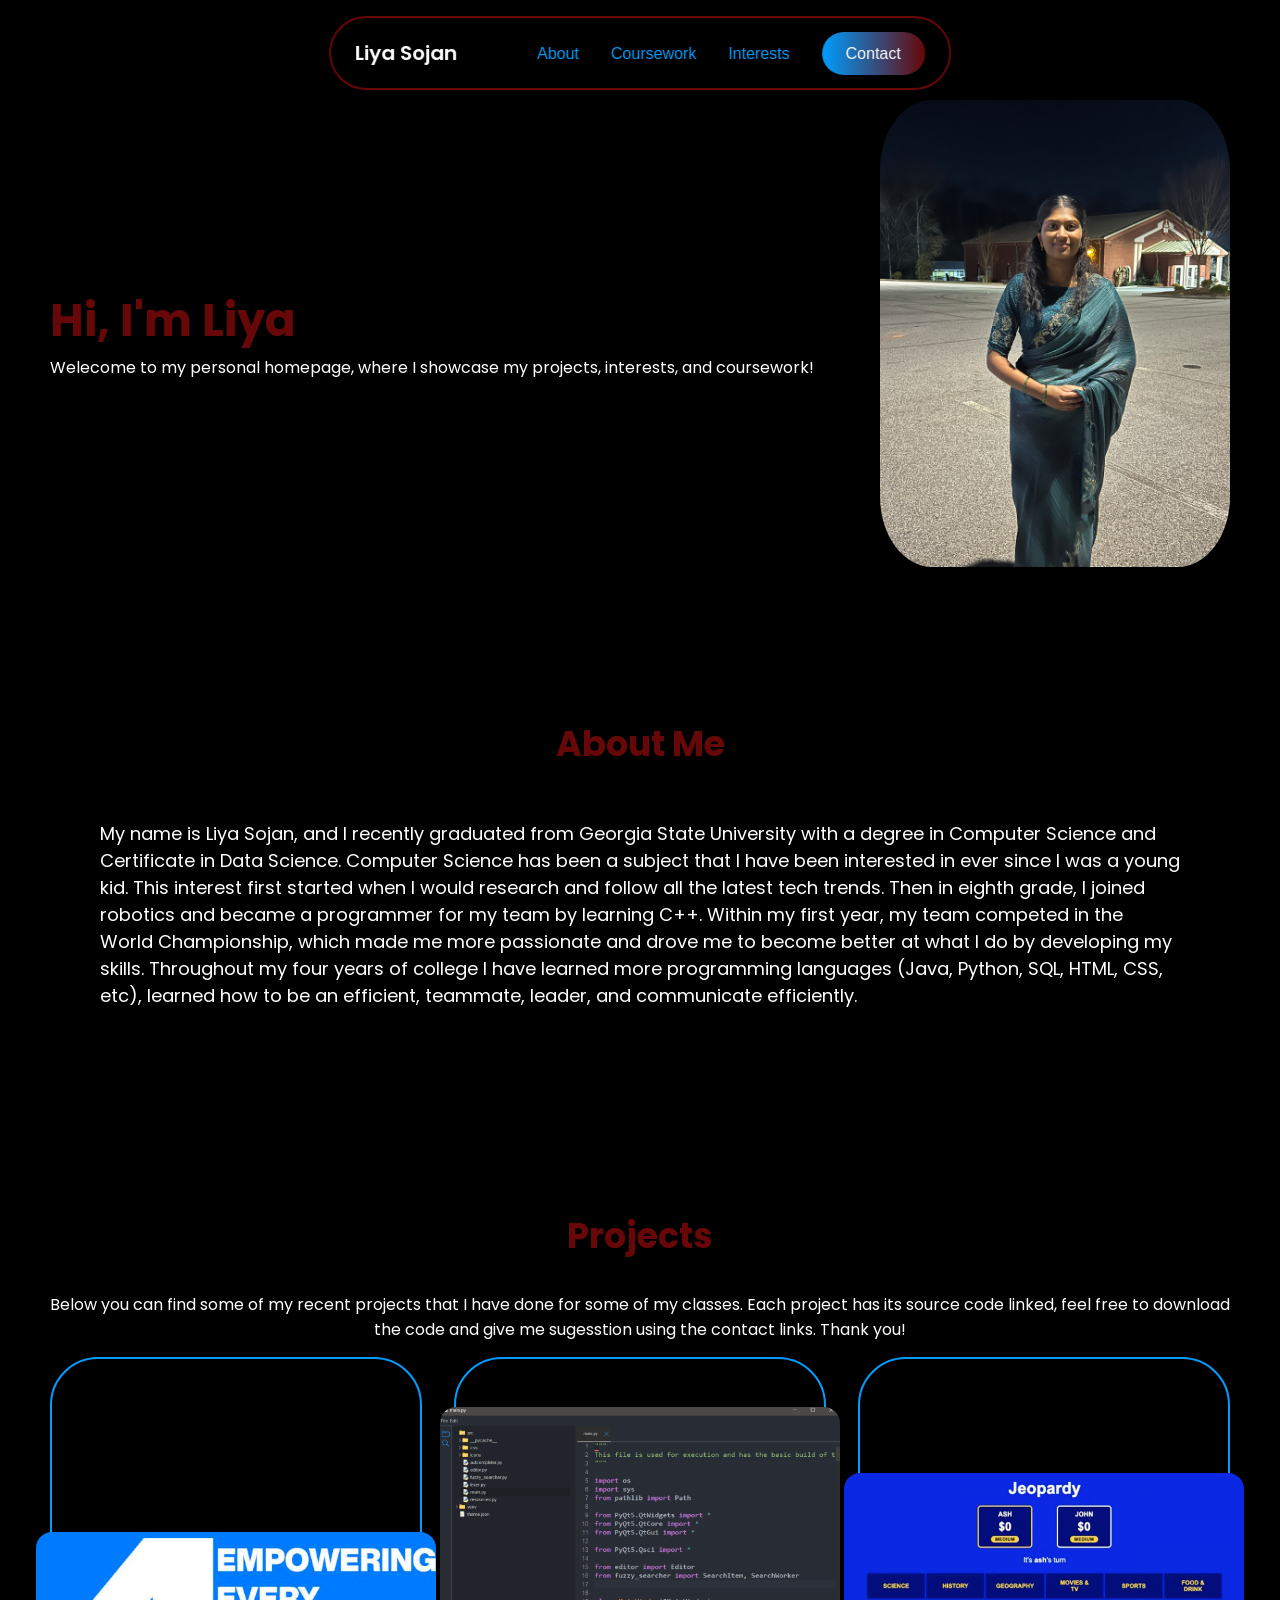
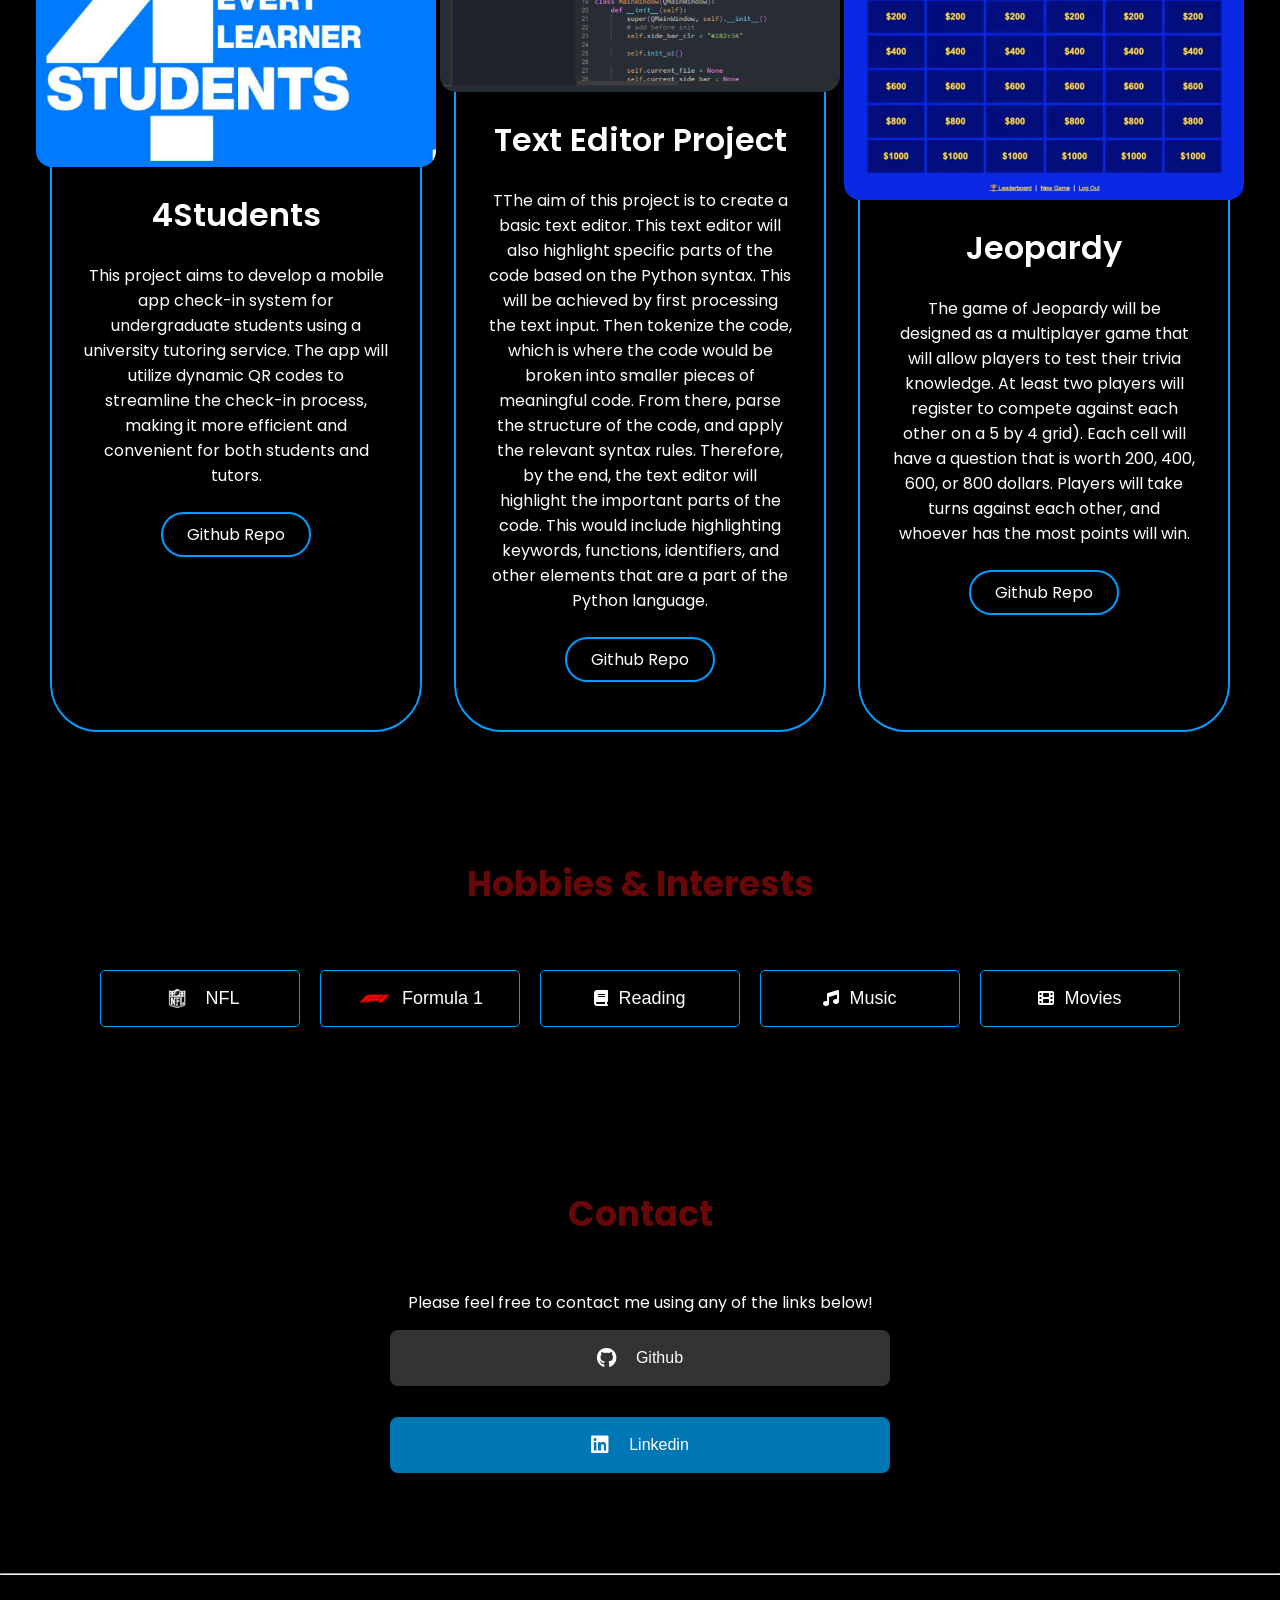
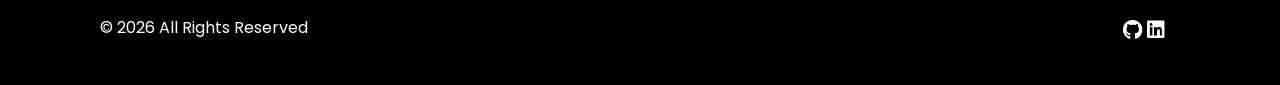
==== commit 2c6afc15: "Added Projects Section" ====
--- a/index.html
+++ b/index.html
@@ -60,7 +60,7 @@
     <section id="about" class="about-section">
       <h2>About Me</h2>
         <div class="text">
-          My name is Liya Sojan, and I am currently studying Computer Science at Georgia State University. Computer Science has been a subject that 
+          My name is Liya Sojan, and I recently graduated from Georgia State University with a degree in Computer Science and Certificate in Data Science. Computer Science has been a subject that 
           I have been interested in ever since I was a young kid. This interest first started when I would research and follow all the latest tech 
           trends. Then in eighth grade, I joined robotics and became a programmer for my team by learning C++. Within my first year, my team competed 
           in the World Championship, which made me more passionate and drove me to become better at what I do by developing my skills. Throughout my 
@@ -70,70 +70,42 @@
     </section>
     
     <!--Coursework-->
-    <section id="coursework" class="coursework-section"> 
-      <h2>Coursework</h2>
-      
-      <div class="coursework-info">
-        <div class="grid">
+    <section id="projects" class="projects">
+      <h2 class="section-title">Projects</h2>
+      <p class="subtitle">Below you can find some of my recent projects that I have done for some of my classes. Each project has its source code linked, feel free to download the code and give me sugesstion using the contact links. Thank you!</p>
+      <div class="projects-grid">
 
-          <div class="grid-card">
-            <span>In-Class Work</span>
-            <ul>
-              <li>
-                <a href="https://codd.cs.gsu.edu/~lsojan1/WP/IC/1/stylish-song-project/index.html" target="_blank">In-Class Activity 1</a>
-              </li>
-              <li>
-                <a href="index.html" target="_blank">In-Class Activity 2</a>
-              </li>
-              <li>
-                <a href="https://codd.cs.gsu.edu/~lsojan1/WP/IC/IC3/index.html" target="_blank">In-Class Activity 3</a>
-              </li>
-            </ul>
+        <div class="project-card">
+          <img src="images/4Students.png" alt="4Students Logo Picture">
+          <h3>4Students</h3>
+          <p>This project aims to develop a mobile app check-in system for undergraduate students using a university tutoring service. The app will utilize dynamic QR codes to streamline the check-in process, making it more efficient and convenient for both students and tutors.</p>
+          <div class="btn-group">
+            <div class="btn">
+              <a href="https://github.com/jggsu00/4Students" rel="noopener noreferrer" target="_blank">Github Repo</a>
+            </div>
           </div>
+        </div>
 
-          <div class="grid-card">
-            <span>Coursework (CW)</span>
-            <ul>
-              <li>
-                <a href="index.html" target="_blank">Coursework Assignment 1</a>
-              </li>
-              <li>
-                <a href="https://codd.cs.gsu.edu/~lsojan1/WP/CW/2/index.html" target="_blank">Coursework Assignment 2</a>
-              </li>
-              <li>
-                <a href="https://codd.cs.gsu.edu/~lsojan1/WP/CW/3/index.html" target="_blank">Coursework Assignment 3</a>
-              </li>
-            </ul>
+        <div class="project-card">
+          <img src="images/texteditor.png" alt="Text Editor Project">
+          <h3>Text Editor Project</h3>
+          <p>TThe aim of this project is to create a basic text editor. This text editor will also highlight specific parts of the code based on the Python syntax. This will be achieved by first processing the text input. Then tokenize the code, which is where the code would be broken into smaller pieces of meaningful code. From there, parse the structure of the code, and apply the relevant syntax rules. Therefore, by the end, the text editor will highlight the important parts of the code. This would include highlighting keywords, functions, identifiers, and other elements that are a part of the Python language.
+          </p>
+          <div class="btn-group">
+            <div class="btn">
+              <a href="https://github.com/liyaso/Text-Editor-Project" rel="noopener noreferrer" target="_blank">Github Repo</a>
+            </div>
           </div>
-
-          <div class="grid-card">
-            <span>Homework</span>
-            <ul>
-              <li>
-                <a href="https://codd.cs.gsu.edu/~lsojan1/WP/HW/1/index.html" target="_blank">Homework Assignment 1</a>
-              </li>
-              <li>
-                <a href="https://codd.cs.gsu.edu/~lsojan1/WP/HW/2/joker.html" target="_blank">Homework Assignment 2</a>
-              </li>
-              <li>
-                <a href="index.html" target="_blank">Homework Assignment 3</a>
-              </li>
-            </ul>
-          </div>
-          
-          <div class="grid-card">
-            <span>Project Work (PW)</span>
-            <ul>
-              <li>
-                <a href="index.html" target="_blank">Project 1</a>
-              </li>
-              <li>
-                <a href="index.html" target="_blank">Project 2</a>
-              </li>
-              <li>
-                <a href="index.html" target="_blank">Project 3</a>
-              </li>
-            </ul>
+        </div>
+        
+        <div class="project-card">
+          <img src="images/Jeopardy.png" alt="Jeopardy Picture">
+          <h3>Jeopardy</h3>
+          <p>The game of Jeopardy will be designed as a multiplayer game that will allow players to test their trivia knowledge. At least two players will register to compete against each other on a 5 by 4 grid). Each cell will have a question that is worth 200, 400, 600, or 800 dollars. Players will take turns against each other, and whoever has the most points will win.</p>
+          <div class="btn-group">
+            <div class="btn">
+              <a href="https://github.com/liyaso/Jeopardy" rel="noopener noreferrer" target="_blank">Github Repo</a>
+            </div>
           </div>
         </div>
       </div>
@@ -188,25 +160,8 @@
             <a href="https://www.linkedin.com/in/liya-sojan-61b218252/" target="_blank" class="contact-btn linkedin-btn">
               <i class="fa-brands fa-linkedin"></i> Linkedin
             </a>
-            
-            <a href="mailto:liyasojan642@gmail.com" target="_blank" class="contact-btn email-btn">
-              <i class="fa-solid fa-envelope"></i> Email Me
-            </a>
           </div>
         </div>
-        
-        <form>
-          <label for="name">Name</label>       
-          <input type="text" id="name"> 
-          
-          <label for="email">Email</label>       
-          <input type="text" id="email"> 
-          
-          <label for="message">Message</label>     
-          <textarea id="message"></textarea>  
-          
-          <button type="submit">Send Message</button>
-        </form>
       </div>
       </section>
   </main>
@@ -225,9 +180,6 @@
         <a href="https://www.linkedin.com/in/liya-sojan-61b218252/" target="_blank">
           <i class="fa-brands fa-linkedin"></i>
         </a>
-        <a href="mailto:liyasojan642@gmail.com" target="_blank">
-          <i class="fa-solid fa-envelope"></i>
-        </a>
       </div>
     </div>
   </footer>
--- a/styles.css
+++ b/styles.css
@@ -168,69 +168,70 @@
   font-size: 18px;
 }
 
-/* Section 3: Coursework */
-.coursework-section{
-  padding: 0 50px;
-  margin-bottom: 100px;
-}
-
-.coursework-section h2{
-  text-align: center;
+/* Section 3: Projects */
+.projects{
+  padding: 50px 50px;
+  margin-bottom: 75px;
+}
+
+.projects h2{
   font-size: 35px;
-  margin-bottom: 50px;
+  margin-bottom: 30px;
+  text-align: center;
   color: rgb(104, 7, 7);
 }
 
-.coursework-info{
-  display: flex;
+.subtitle{
+  text-align: center;
+  margin-bottom: 15px;
+} 
+
+.projects-grid{
+  display: grid;
+  grid-template-columns: repeat(auto-fit,minmax(300px,1fr));
+  gap: 32px;
+}
+
+.project-card{
+  padding: 3rem 2rem;
+  display: flex;
+  flex-direction: column;
   align-items: center;
   justify-content: center;
-  gap: 80px;
-}
-
-.grid{
-  display: grid;
-  grid-template-columns: repeat(2,1fr);
-  gap: 32px;
-}
-
-.grid-card{
+  text-align: center;
+  gap: 1.5rem;
   border: 2px solid rgb(0, 157, 255);
-  border-radius: 48px;
-  padding: 48px;
-  display: flex;
-  flex-direction: column;
-  align-items: baseline;
-  justify-content: left;
-  transition: 0.2s ease-in-out;
-}
-
-.grid-card:hover{
-  transform: scale(1.02);
-}
-
-.grid-card span{
-  font-size: 24px;
+  border-radius: 3rem;
+  transition: 0.3s ease-in-out;
+}
+
+.project-card img{
+  width: 400px;
+  border-radius: 16px;
+}
+
+.project-card h3{
+  font-size: 2rem;
   font-weight: 600;
-  margin-bottom: 5px;
-  color: rgb(104, 7, 7);
-}
-
-.grid-card ul li {
-  position: relative;
-  padding-left: 15px;
+}
+
+.btn-group{
+  display: flex;
+  gap: 1rem;
+}
+
+.btn{
+  border-radius: 3rem;
+  padding: 0.5rem 1.5rem;
+  border: 2px solid rgb(0, 157, 255);
+  cursor: pointer;
+  text-wrap: nowrap;
+  transition: 0.2 ease-in-out;
+}
+
+.btn a{
+  text-decoration: none;
   color: var(--text-color);
-}
-
-.grid-card ul li a{
-  color: white;
-}
-
-.grid-card ul li::before {
-  content: "•";
-  color: white;
-  position: absolute;
-  left: 0;
 }
 
 /* Section 4: Hobbies */
@@ -284,10 +285,7 @@
 /* Section 5: Contact */
 .contact-section{
   margin-bottom: 100px;
-}
-
-.contact-section p{
-  margin-left: 85px;
+  padding: 0 50px;
 }
 
 .contact-section h2{
@@ -300,22 +298,21 @@
 .contact-section .group{
   display: flex;
   justify-content: center;
-  flex-wrap: wrap;
-  gap: 50px;
 }
 
 .contact-section .group .text{
-  flex: 3;
-  margin-top: 20px;
+  text-align: center;
+  width: 100%;
+  max-width: 500px;
 }
 
 .contact-buttons{
   display: flex;
   flex-direction: column;
+  align-items: center;
   gap: 16px;
-  margin-top: 24px;
-  margin-left: 150px;
-  width: 50%;
+  margin-top: 24px auto 0;
+  width: 100%;
 }
 
 .contact-btn{
@@ -323,6 +320,7 @@
   align-items: center;
   justify-content: center;
   gap: 20px;
+  margin-top: 15px;
   padding: 16px 32px;
   border-radius: 8px;
   font-size: 16px;
@@ -358,49 +356,6 @@
 .linkedin-btn:hover{
   background-color: transparent;
   transform: scale(1.05);
-}
-
-.email-btn{
-  background-color: var(--link-color);
-  color: white;
-}
-
-.email-btn:hover{
-  background-color: transparent;
-  transform: scale(1.05);
-  border: 2px solid var(--link-color);
-}
-
-.contact-section .group form{
-  flex: 3;
-  display: flex;
-  flex-direction: column;
-}
-
-.contact-section .group form input, 
-.contact-section .group form textarea{
-  font-family: 'Poppins', sans-serif;
-  border: 2px solid var(--link-color);
-  background-color: transparent;
-  padding: 10px;
-  margin-bottom: 15px;
-  outline: none;
-  resize: none;
-} 
-
-.contact-section .group form button{
-  font-size: 16px;
-  font-family: 'Poppins', sans-serif;
-  color: #fff;
-  background-color: var(--link-color);
-  border: none;
-  height: 50px;
-  cursor: pointer;
-  transition: .1s;
-}
-
-.contact-section .group form button:hover{
-  filter: brightness(.9);
 }
 
 /* Footer */
